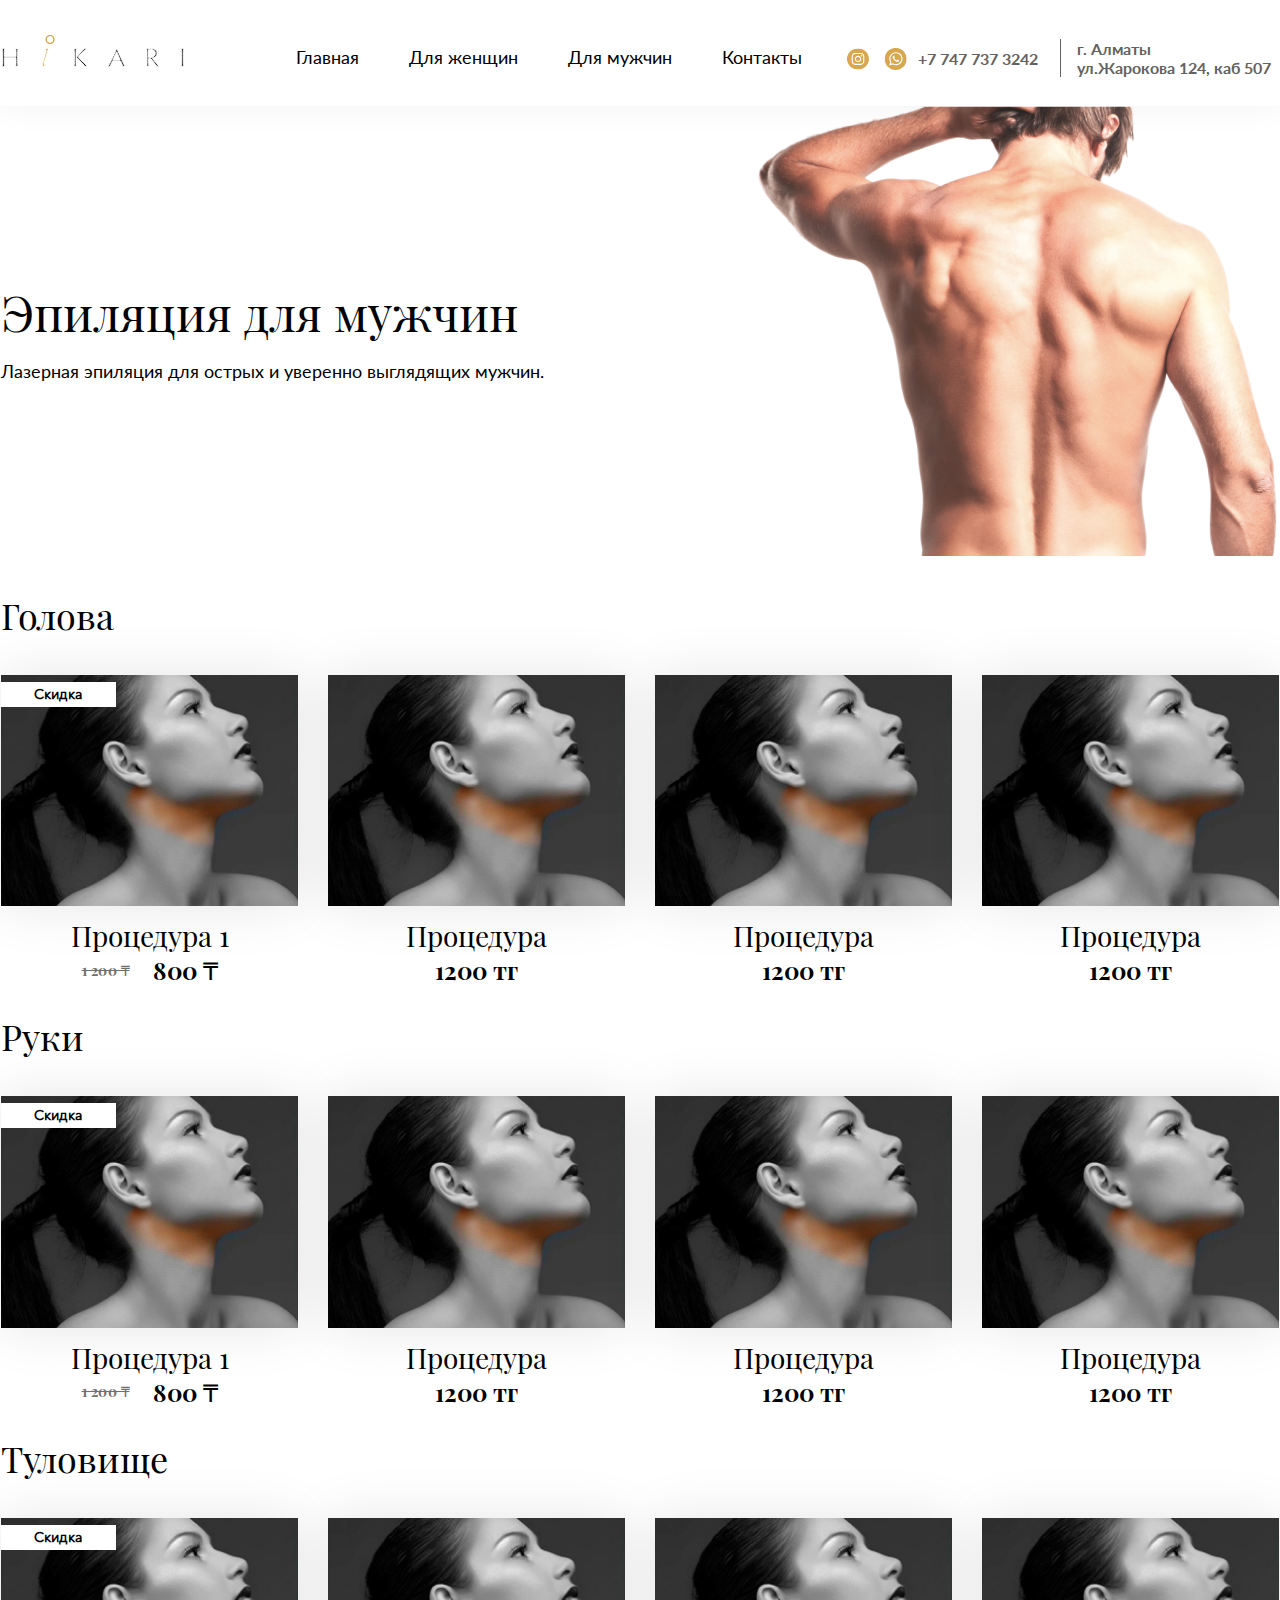
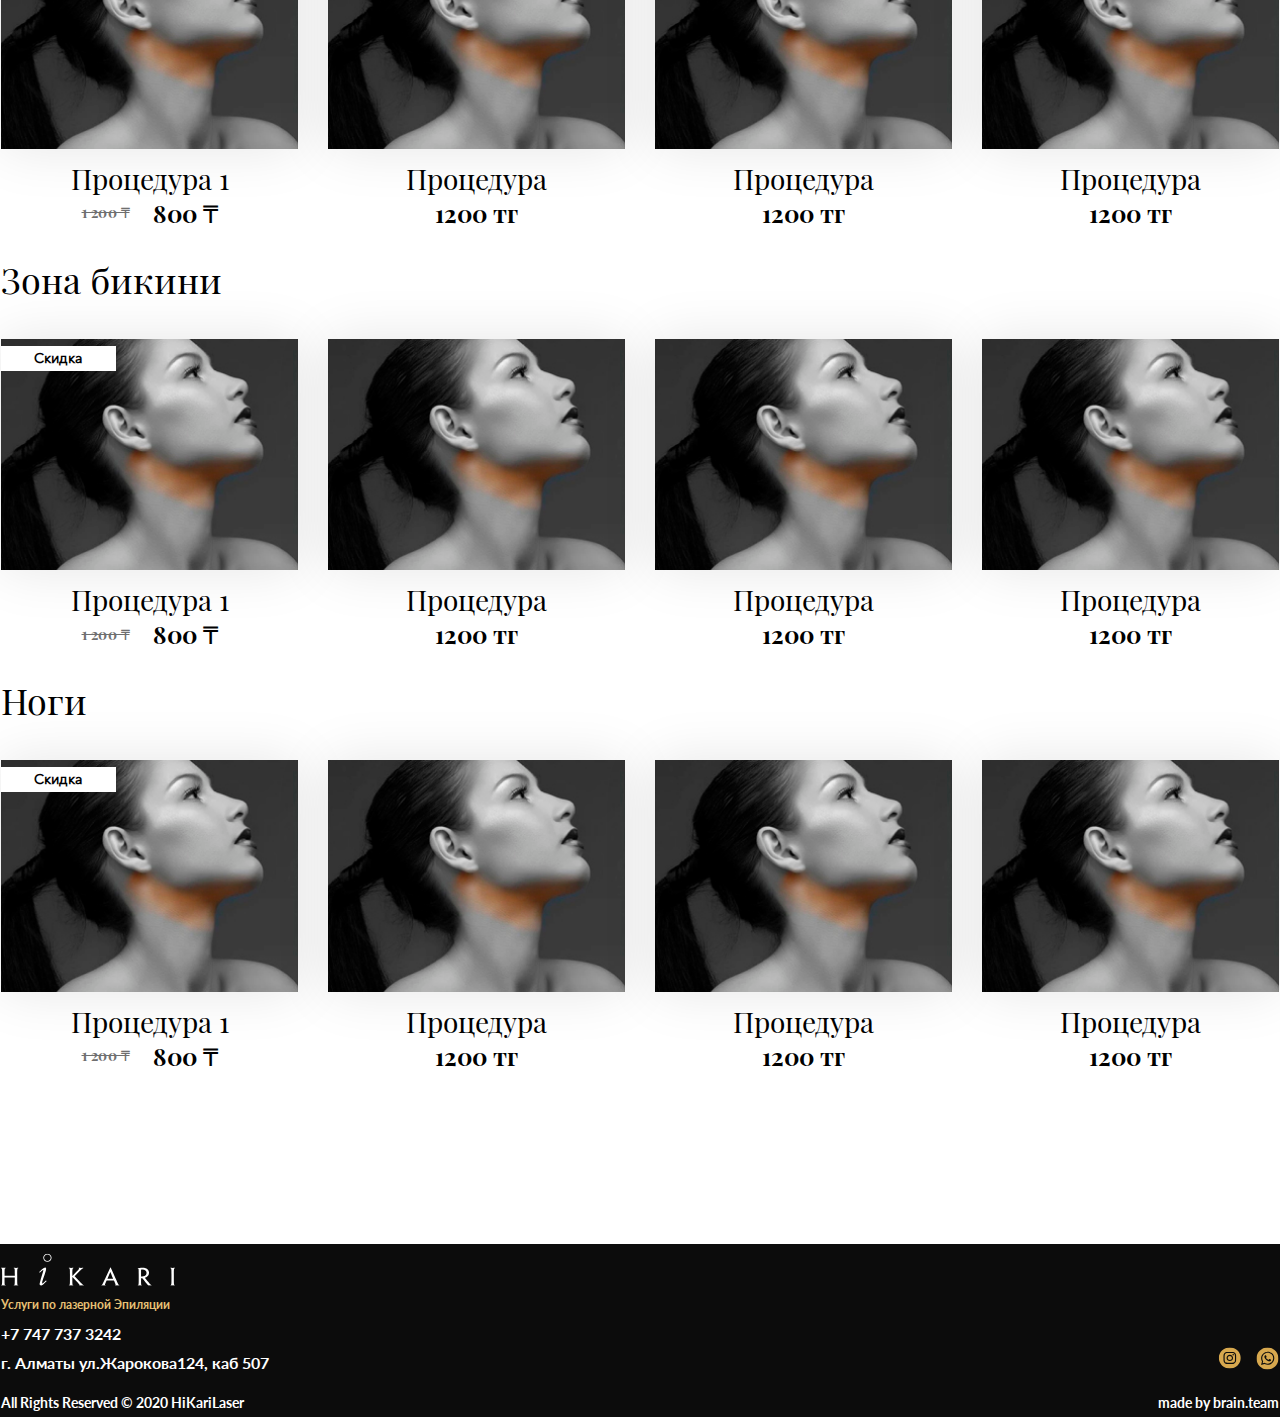
==== men.html @ e979653c "init commit" ====
<!doctype html>
<html lang="ru">
<head>
    <meta charset="UTF-8">
    <meta name="viewport"
          content="width=device-width, user-scalable=no, initial-scale=1.0, maximum-scale=1.0, minimum-scale=1.0">
    <meta http-equiv="X-UA-Compatible" content="ie=edge">
    <link rel="stylesheet" href="css/bootstrap.min.css">
    <link rel="stylesheet" href="css/owl.carousel.min.css">
    <link rel="stylesheet" href="css/style.css">
    <title>Hikari</title>
</head>
<body>
<header>
    <div class="container">
        <div class="row row-header">
            <a class="hikari-logo" href="#"><img src="images/logo-hikari.svg" alt=""></a>
            <a class="hikari-mobile-logo" href="#"><img src="images/hikari-mobile-logo.svg" alt=""></a>
            <div class="burger-menu">
                <span class="burger-span-1"></span>
                <span class="burger-span-2"></span>
                <span class="burger-span-3"></span>
            </div>
            <nav class="nav-header">
                <ul class="ul-header">
                    <li><a href="index.html">Главная</a></li>
                    <li><a href="women.html">Для женщин</a></li>
                    <li><a href="men.html">Для мужчин</a></li>
                    <li><a href="#">Контакты</a></li>
                </ul>
            </nav>
            <div class="social-header">
                <a href="#"><img src="images/instagram-header.svg" alt=""></a>
                <a href="#"><img src="images/whatsapp-header.svg" alt=""></a>
            </div>
            <div class="location-header">
                <a class="number-phone"  href="tel:+7 747 737 3242">+7 747 737 3242</a>
                <div class="address">
                    <span>г. Алматы</span>
                    <span>ул.Жарокова 124, каб 507</span>
                </div>
            </div>
        </div>
    </div>
</header>
<section class="description-category-sex">
    <div class="container">
        <div class="row row-sex-info">
            <div class="sex-info">
                <span class="sex-title">Эпиляция для мужчин</span>
                <p class="sex-text">Лазерная эпиляция для острых и уверенно выглядящих мужчин.</p>
            </div>
            <img class="sex-img" src="images/category-sex-men.png" alt="">
        </div>
    </div>
</section>
<section class="sex-sub-categories">
    <div class="container container-sub-categories">
        <div class="row row-sub-category">
            <div class="title-sub-category">
                Голова
            </div>

            <div class="col-md-3 col-6 col-procedure">
                <div class="sub-card-procedure">
                    <div class="sale-plaque">
                        Скидка
                    </div>
                    <img class="procedures-img" src="images/procedures-img/procedure-img.jpg" alt="">
                    <div class="card-overlay">
                        <div class="card-sign-up">
                            Записаться
                        </div>
                    </div>
                </div>
                <span class="name-procedure">
                        Процедура 1
                    </span>
                <div class="sale-cost-div">
                        <span class="old-cost">
                            1 200 ₸
                        </span>
                    <span class="new-cost">
                            800 ₸
                        </span>
                </div>
                <div class="mobile-card-sign-up">
                    Записаться
                </div>
            </div>

            <div class="col-md-3 col-6 col-procedure">
                <div class="sub-card-procedure">
                    <img class="procedures-img" src="images/procedures-img/procedure-img.jpg" alt="">
                    <div class="card-overlay">
                        <div class="card-sign-up">
                            Записаться
                        </div>
                    </div>
                </div>
                <span class="name-procedure">
                        Процедура
                    </span>
                <span class="cost-procedure">
                        1200 тг
                    </span>
                <div class="mobile-card-sign-up">
                    Записаться
                </div>
            </div>

            <div class="col-md-3 col-6 col-procedure">
                <div class="sub-card-procedure">
                    <img class="procedures-img" src="images/procedures-img/procedure-img.jpg" alt="">
                    <div class="card-overlay">
                        <div class="card-sign-up">
                            Записаться
                        </div>
                    </div>
                </div>
                <span class="name-procedure">
                        Процедура
                    </span>
                <span class="cost-procedure">
                        1200 тг
                    </span>
                <div class="mobile-card-sign-up">
                    Записаться
                </div>
            </div>

            <div class="col-md-3 col-6 col-procedure">
                <div class="sub-card-procedure">
                    <img class="procedures-img" src="images/procedures-img/procedure-img.jpg" alt="">
                    <div class="card-overlay">
                        <div class="card-sign-up">
                            Записаться
                        </div>
                    </div>
                </div>
                <span class="name-procedure">
                        Процедура
                    </span>
                <span class="cost-procedure">
                        1200 тг
                    </span>
                <div class="mobile-card-sign-up">
                    Записаться
                </div>
            </div>

        </div>
        <div class="row row-sub-category">
            <div class="title-sub-category">
                Руки
            </div>

            <div class="col-md-3 col-6 col-procedure">
                <div class="sub-card-procedure">
                    <div class="sale-plaque">
                        Скидка
                    </div>
                    <img class="procedures-img" src="images/procedures-img/procedure-img.jpg" alt="">
                    <div class="card-overlay">
                        <div class="card-sign-up">
                            Записаться
                        </div>
                    </div>
                </div>
                <span class="name-procedure">
                        Процедура 1
                    </span>
                <div class="sale-cost-div">
                        <span class="old-cost">
                            1 200 ₸
                        </span>
                    <span class="new-cost">
                            800 ₸
                        </span>
                </div>
                <div class="mobile-card-sign-up">
                    Записаться
                </div>
            </div>

            <div class="col-md-3 col-6 col-procedure">
                <div class="sub-card-procedure">
                    <img class="procedures-img" src="images/procedures-img/procedure-img.jpg" alt="">
                    <div class="card-overlay">
                        <div class="card-sign-up">
                            Записаться
                        </div>
                    </div>
                </div>
                <span class="name-procedure">
                        Процедура
                    </span>
                <span class="cost-procedure">
                        1200 тг
                    </span>
                <div class="mobile-card-sign-up">
                    Записаться
                </div>
            </div>

            <div class="col-md-3 col-6 col-procedure">
                <div class="sub-card-procedure">
                    <img class="procedures-img" src="images/procedures-img/procedure-img.jpg" alt="">
                    <div class="card-overlay">
                        <div class="card-sign-up">
                            Записаться
                        </div>
                    </div>
                </div>
                <span class="name-procedure">
                        Процедура
                    </span>
                <span class="cost-procedure">
                        1200 тг
                    </span>
                <div class="mobile-card-sign-up">
                    Записаться
                </div>
            </div>

            <div class="col-md-3 col-6 col-procedure">
                <div class="sub-card-procedure">
                    <img class="procedures-img" src="images/procedures-img/procedure-img.jpg" alt="">
                    <div class="card-overlay">
                        <div class="card-sign-up">
                            Записаться
                        </div>
                    </div>
                </div>
                <span class="name-procedure">
                        Процедура
                    </span>
                <span class="cost-procedure">
                        1200 тг
                    </span>
                <div class="mobile-card-sign-up">
                    Записаться
                </div>
            </div>

        </div>
        <div class="row row-sub-category">
            <div class="title-sub-category">
                Туловище
            </div>

            <div class="col-md-3 col-6 col-procedure">
                <div class="sub-card-procedure">
                    <div class="sale-plaque">
                        Скидка
                    </div>
                    <img class="procedures-img" src="images/procedures-img/procedure-img.jpg" alt="">
                    <div class="card-overlay">
                        <div class="card-sign-up">
                            Записаться
                        </div>
                    </div>
                </div>
                <span class="name-procedure">
                        Процедура 1
                    </span>
                <div class="sale-cost-div">
                        <span class="old-cost">
                            1 200 ₸
                        </span>
                    <span class="new-cost">
                            800 ₸
                        </span>
                </div>
                <div class="mobile-card-sign-up">
                    Записаться
                </div>
            </div>

            <div class="col-md-3 col-6 col-procedure">
                <div class="sub-card-procedure">
                    <img class="procedures-img" src="images/procedures-img/procedure-img.jpg" alt="">
                    <div class="card-overlay">
                        <div class="card-sign-up">
                            Записаться
                        </div>
                    </div>
                </div>
                <span class="name-procedure">
                        Процедура
                    </span>
                <span class="cost-procedure">
                        1200 тг
                    </span>
                <div class="mobile-card-sign-up">
                    Записаться
                </div>
            </div>

            <div class="col-md-3 col-6 col-procedure">
                <div class="sub-card-procedure">
                    <img class="procedures-img" src="images/procedures-img/procedure-img.jpg" alt="">
                    <div class="card-overlay">
                        <div class="card-sign-up">
                            Записаться
                        </div>
                    </div>
                </div>
                <span class="name-procedure">
                        Процедура
                    </span>
                <span class="cost-procedure">
                        1200 тг
                    </span>
                <div class="mobile-card-sign-up">
                    Записаться
                </div>
            </div>

            <div class="col-md-3 col-6 col-procedure">
                <div class="sub-card-procedure">
                    <img class="procedures-img" src="images/procedures-img/procedure-img.jpg" alt="">
                    <div class="card-overlay">
                        <div class="card-sign-up">
                            Записаться
                        </div>
                    </div>
                </div>
                <span class="name-procedure">
                        Процедура
                    </span>
                <span class="cost-procedure">
                        1200 тг
                    </span>
                <div class="mobile-card-sign-up">
                    Записаться
                </div>
            </div>

        </div>
        <div class="row row-sub-category">
            <div class="title-sub-category">
                Зона бикини
            </div>

            <div class="col-md-3 col-6 col-procedure">
                <div class="sub-card-procedure">
                    <div class="sale-plaque">
                        Скидка
                    </div>
                    <img class="procedures-img" src="images/procedures-img/procedure-img.jpg" alt="">
                    <div class="card-overlay">
                        <div class="card-sign-up">
                            Записаться
                        </div>
                    </div>
                </div>
                <span class="name-procedure">
                        Процедура 1
                    </span>
                <div class="sale-cost-div">
                        <span class="old-cost">
                            1 200 ₸
                        </span>
                    <span class="new-cost">
                            800 ₸
                        </span>
                </div>
                <div class="mobile-card-sign-up">
                    Записаться
                </div>
            </div>

            <div class="col-md-3 col-6 col-procedure">
                <div class="sub-card-procedure">
                    <img class="procedures-img" src="images/procedures-img/procedure-img.jpg" alt="">
                    <div class="card-overlay">
                        <div class="card-sign-up">
                            Записаться
                        </div>
                    </div>
                </div>
                <span class="name-procedure">
                        Процедура
                    </span>
                <span class="cost-procedure">
                        1200 тг
                    </span>
                <div class="mobile-card-sign-up">
                    Записаться
                </div>
            </div>

            <div class="col-md-3 col-6 col-procedure">
                <div class="sub-card-procedure">
                    <img class="procedures-img" src="images/procedures-img/procedure-img.jpg" alt="">
                    <div class="card-overlay">
                        <div class="card-sign-up">
                            Записаться
                        </div>
                    </div>
                </div>
                <span class="name-procedure">
                        Процедура
                    </span>
                <span class="cost-procedure">
                        1200 тг
                    </span>
                <div class="mobile-card-sign-up">
                    Записаться
                </div>
            </div>

            <div class="col-md-3 col-6 col-procedure">
                <div class="sub-card-procedure">
                    <img class="procedures-img" src="images/procedures-img/procedure-img.jpg" alt="">
                    <div class="card-overlay">
                        <div class="card-sign-up">
                            Записаться
                        </div>
                    </div>
                </div>
                <span class="name-procedure">
                        Процедура
                    </span>
                <span class="cost-procedure">
                        1200 тг
                    </span>
                <div class="mobile-card-sign-up">
                    Записаться
                </div>
            </div>

        </div>
        <div class="row row-sub-category">
            <div class="title-sub-category">
                Ноги
            </div>

            <div class="col-md-3 col-6 col-procedure">
                <div class="sub-card-procedure">
                    <div class="sale-plaque">
                        Скидка
                    </div>
                    <img class="procedures-img" src="images/procedures-img/procedure-img.jpg" alt="">
                    <div class="card-overlay">
                        <div class="card-sign-up">
                            Записаться
                        </div>
                    </div>
                </div>
                <span class="name-procedure">
                        Процедура 1
                    </span>
                <div class="sale-cost-div">
                        <span class="old-cost">
                            1 200 ₸
                        </span>
                    <span class="new-cost">
                            800 ₸
                        </span>
                </div>
                <div class="mobile-card-sign-up">
                    Записаться
                </div>
            </div>

            <div class="col-md-3 col-6 col-procedure">
                <div class="sub-card-procedure">
                    <img class="procedures-img" src="images/procedures-img/procedure-img.jpg" alt="">
                    <div class="card-overlay">
                        <div class="card-sign-up">
                            Записаться
                        </div>
                    </div>
                </div>
                <span class="name-procedure">
                        Процедура
                    </span>
                <span class="cost-procedure">
                        1200 тг
                    </span>
                <div class="mobile-card-sign-up">
                    Записаться
                </div>
            </div>

            <div class="col-md-3 col-6 col-procedure">
                <div class="sub-card-procedure">
                    <img class="procedures-img" src="images/procedures-img/procedure-img.jpg" alt="">
                    <div class="card-overlay">
                        <div class="card-sign-up">
                            Записаться
                        </div>
                    </div>
                </div>
                <span class="name-procedure">
                        Процедура
                    </span>
                <span class="cost-procedure">
                        1200 тг
                    </span>
                <div class="mobile-card-sign-up">
                    Записаться
                </div>
            </div>

            <div class="col-md-3 col-6 col-procedure">
                <div class="sub-card-procedure">
                    <img class="procedures-img" src="images/procedures-img/procedure-img.jpg" alt="">
                    <div class="card-overlay">
                        <div class="card-sign-up">
                            Записаться
                        </div>
                    </div>
                </div>
                <span class="name-procedure">
                        Процедура
                    </span>
                <span class="cost-procedure">
                        1200 тг
                    </span>
                <div class="mobile-card-sign-up">
                    Записаться
                </div>
            </div>

        </div>
    </div>

</section>

<footer class="footer">
    <div class="container">
        <div class="row row-footer">
            <div class="col-md-6 left-footer-info">
                <img class="logo-footer" src="images/logo-footer.svg" alt="">
                <span class="laser-service">Услуги по лазерной Эпиляции</span>
                <a href="tel:+7 747 737 3242" class="footer-phone">
                    +7 747 737 3242
                </a>
                <span class="footer-address">
                         г. Алматы ул.Жарокова<br class="br-footer-address">124, каб 507
                    </span>
                <span class="footer-copyright">
                        All Rights Reserved © 2020 HiKariLaser
                    </span>
            </div>
            <div class="col-md-6 right-footer-info">
                <div class="socials-footer">
                    <a href="#"><img src="images/instagram-footer.svg" alt=""></a>
                    <a href="#"><img src="images/whatsapp-footer.svg" alt=""></a>
                </div>
                <span class="designer-link">
                        made by brain.team
                    </span>
            </div>
        </div>
    </div>
</footer>
<div class="overflow-request">
    <form class="record-request" action="" id="ajax_form">
        <img src="images/cross-procedure.svg" class="cross-procedure" alt="">
        <span class="sign-procedure-title">Записаться на процедуру</span>
        <input class="input-field input-field-1" type="text" name="name" placeholder = "Ваше имя*" required >
        <input class="input-field input-field-2" type="tel" name="phone" placeholder = "Телефон*" required >

        <div class="new-select-style">
            <select onfocus="this.size=4;"  onblur="this.size=1"  name="procedure" required class="select-procedure">
                <option value disabled selected hidden>Выбрать процедуру</option>
                <option>Процедура</option>
                <option>Процедура 1</option>
                <option>Процедура 2</option>
                <option>Процедура3</option>
                <option>Процедура 4</option>
                <option>Процедура 5</option>
                <option>Процедура 6</option>
                <option>Процедура 7</option>
            </select>
            <div class="new-arrow-zone">
                <img class="delete-procedure" src="images/cross-procedure.svg" alt="">
                <img class="change-procedure" src="images/arrow-select-procedure.svg" alt="">
            </div>

            <div class="default-text-procedure">
                Выбрать процедуру
            </div>
        </div>
        <input class="submit-procedure-info" type="submit" value="Отправить">
        <span class="close-procedure-mobile">Закрыть</span>
    </form>
    <div class="notification-success">
        <img src="images/cross-procedure.svg" class="cross-procedure" alt="">
        <span class="sign-procedure-title">Ваше заявка отправлена!</span>
        <p class="wee-call-back">
            Мы вам перезвоним в течении 15 минут<br>
            чтобы подтвердить вашу запись
        </p>
        <p class="if-all-good">*если заявка оставлена в рабочее время</p>
        <div class="close-success-div">Закрыть</div>
    </div>
</div>
<div class="overlay-mobile-menu">
    <nav class="mobile-nav">
        <ul>
            <li><a href="#">Главная</a></li>
            <li><a href="#">Для мужчин</a></li>
            <li><a href="#">Для женщин</a></li>
            <li><a href=#>Контакты</a></li>
        </ul>
    </nav>
    <div class="social-mobile">
        <a href="https://www.instagram.com/zzodzi/"><img src="images/instagram-header.svg" alt=""></a>
        <a href="#"><img src="images/whatsapp-header.svg" alt=""></a>
    </div>
    <div class="location-mobile">
        <a class="number-phone-mobile" href="tel:+7 747 737 3242">+7 747 737 3242</a>
        <div class="address-phone-mobile">
            г. Алматы <br>
            ул.Жарокова 124, каб 507
        </div>
    </div>
</div>
<script src="js/jquery-3.4.1.min.js"></script>
<script src="js/owl.carousel.min.js"></script>
<script src="js/bootstrap.min.js"></script>
<script src="js/script.js"></script>
</body>
</html>
---- css/style.css ----
@font-face {
    font-family: Lato; /* Имя шрифта */
    src: url(../fonts/lato-regular.ttf); /* Путь к файлу со шрифтом */
}

@font-face {
    font-family: Lato-bold; /* Имя шрифта */
    src: url(../fonts/lato-bold.ttf); /* Путь к файлу со шрифтом */
}


@font-face {
    font-family: Playfair Display; /* Имя шрифта */
    src: url(../fonts/PlayfairDisplay-VariableFont_wght.ttf); /* Путь к файлу со шрифтом */
}

@font-face {
    font-family: Playfair Display-bold; /* Имя шрифта */
    src: url(../fonts/playfair-display-bold.ttf); /* Путь к файлу со шрифтом */
}

@font-face {
    font-family: Avenir Next Cyr; /* Имя шрифта */
    src: url(../fonts/AvenirNextCyr-Regular.ttf); /* Путь к файлу со шрифтом */
}

.default-text-procedure{
    font-family: Lato, serif;
    font-style: normal;
    font-weight: normal;
    font-size: 24px;
    line-height: 150%;
    /* identical to box height, or 36px */
    color: #292929;
    padding-left: 35px;
    position: absolute;
    top: 0;
    bottom: 0;
    display: none;
    align-items: center;
    pointer-events: none;
}

.close-procedure-mobile{
    display: none;
    font-family: Lato, serif;
    margin-top: 36px;
    font-style: normal;
    font-weight: normal;
    font-size: 14px;
    line-height: 17px;
    /* identical to box height */
    text-decoration-line: underline;
    color: #000000;
    text-align: center;
}

.mobile-card-sign-up{
    display: none;
    width: 106px;
    height: 23px;
    background: #000000;
    align-items: center;
    justify-content: center;

    font-family: Lato, serif;
    font-style: normal;
    font-weight: normal;
    font-size: 10px;
    line-height: 12px;
    color: #FFFFFF;
    margin-left: auto;
    margin-right: auto;
    margin-top: 9px;
}

.overlay-mobile-menu{
    position: fixed;
    width: 100%;
    height: 100%;
    left: 0;
    top: 0;
    background: #FFFFFF;
    display: none;
    flex-direction: column;
    align-items: center;
    z-index: 1;
}

.burger-span-1{
    position: relative;
}

.burger-span-1, .burger-span-2 , .burger-span-3{
    transition: 0.3s;
}

.burger-span-1, .burger-span-3{
    transform-origin: 5%;
}

.span-move-1{
    transform: rotate(45deg);
    left: 0px;
    top: -2px;
}

.span-move-3{
    transform: rotate(-45deg);
}


.span-move-2{
    opacity: 0;
}

.mobile-nav{
    margin-top: 187px;
}

.mobile-nav ul li a{
    font-family: Lato, serif;
    font-style: normal;
    font-weight: normal;
    font-size: 18px;
    line-height: 22px;
    color: #000000;
}

.social-mobile{
    margin-top: auto;
}

.location-mobile{
    text-align: center;
    padding-bottom: 15px;
}

.location-mobile, .address-phone-mobile{
    margin-top: 14px;
}

.number-phone-mobile, .address-phone-mobile{
    font-family: Lato-bold, serif;
    font-style: normal;
    font-size: 16px;
    line-height: 19px;
    color: #000000;
}

.social-mobile img{
    width: 39px;
}

.social-mobile a:nth-child(2) img{
    margin-left: 21px;
}

.mobile-nav ul li{
    text-align: center;
}

.mobile-nav ul li:not(:first-child){
    margin-top: 32px;
}

ul{
    padding:0;
    margin: 0;
}

p{
    margin-bottom: 0px;
}

ul li{
    list-style-type: none;
}

header{
    background: #FFFFFF;
    box-shadow: 0 0 31px rgba(0, 0, 0, 0.06);
    transition: 0.3s;
}

.nav-header, .social-header, .location-header{
    position: relative;
    top: 10px;
}

.ul-header, .location-header, .location-header .address{
    display: -webkit-flex;
    display: -moz-flex;
    display: -ms-flex;
    display: -o-flex;
    display: flex;
}

.row-header, .location-header{
    align-items: center;
}

.row-header{
    padding-top: 29px;
    padding-bottom: 39px;
}

.location-header{
    margin-left: 11px;
}


.location-header .address{
    flex-direction: column;
}

.ul-header{
    margin-bottom: 0;
    margin-left: 111px;
}

.ul-header li:not(:first-child){
    margin-left: 50px;
}

.ul-header li a{
    font-family: Lato, serif;
    font-style: normal;
    font-weight: normal;
    font-size: 18px;
    line-height: 22px;
    color: #000000;
}

.br-footer-address{
    display: none;
}

.number-phone, .address span{
    font-family: Lato-bold, serif;
    font-style: normal;
    font-size: 16px;
    line-height: 19px;
    color: #626262;
}

.address{
    margin-left: 22px;
    padding-left: 16px;
    border-left: 1px solid #626262;
}

.social-header{
    margin-left: 45px;
}

.social-header a:not(:first-child){
    margin-left: 11px;
}



section.owl-main-section{
    margin-top: 81px;
}

.button-sign-up{
    width: 203px;
    height: 45px;
    margin-top: 67px;
    cursor: pointer;
    display: flex;
    justify-content: center;
    align-items: center;
    background: #000000;

    font-family: Lato, serif;
    font-style: normal;
    font-weight: normal;
    font-size: 18px;
    line-height: 22px;
    color: #FFFFFF;

}

.owl-carousel-main.owl-loaded{
    box-shadow: 0px 0px 52px rgba(0, 0, 0, 0.1);
    display: flex;
    justify-content: center;
}

.slide-owl-main{
    position: relative;
    height: 638px;
    display: flex;
}

.background-slider, .background-slider-mobile{
    position: absolute;
    bottom: 0px;
    right: 0px;
    height: 100%;
    object-fit: cover;
}

.owl-carousel .owl-item img.background-slider-mobile{
    display: none;
}

.text-info-slider{
    position: relative;
    margin-top: 132px;
    margin-left: 58px;
}

.title-slider{
    font-family: Playfair Display, serif;
    font-style: normal;
    font-weight: normal;
    font-size: 48px;
    line-height: 64px;
    color: #000000;
}

.text-slider{
    font-family: Lato, serif;
    font-style: normal;
    font-weight: normal;
    font-size: 18px;
    line-height: 22px;
    /* identical to box height */
    color: #000000;
    margin-top: 10px;

}



.owl-carousel-main .owl-dots{
    position: absolute;
    bottom: 7px;
}

.owl-carousel-main .owl-dots .owl-dot:not(:first-child){
    margin-left: 21px;
}

.owl-carousel-main .owl-dot{
    width: 10px;
    height: 10px;
    border: 1px solid #000000 !important;
    border-radius: 100%;
    box-sizing: border-box;
    transition: 0.3s;
}

.owl-carousel-main .owl-dot.active{
    background: #000000;
}

.owl-carousel-main .owl-dot:hover{
    background: #000000;
}



section.about-us, section.why-we{
    position: relative;
}

.about-us-photo{
    position: absolute;
    bottom: -20px;
    right: 0;
}

.container-about-us, .container-why-we{
    position: relative;
}

.why-we{
    min-height: 940px;
}

.title-section{
    display: flex;
    flex-direction: column;
    justify-content: center;
    align-items: center;
    width: 100%;
    margin-top: 150px;
}

.title-section span{
    align-self: center;
    font-family: Playfair Display, serif;
    font-style: normal;
    font-weight: normal;
    font-size: 48px;
    line-height: 64px;
    /* identical to box height */
    color: #000000;
}

.col-info-left{
    margin-top: 38px;
    padding: 0px 15px 0px 0px;
}

.col-info-right{
    margin-top: 38px;
    padding: 0px 0px 0px 15px;
}

.title-info-content{
    font-family: Playfair Display, serif;
    font-style: normal;
    font-weight: normal;
    font-size: 36px;
    line-height: 48px;
    color: #000000;
}

.text-info-content{
    margin-top: 40px;
    font-family: Lato, serif;
    font-style: normal;
    font-weight: normal;
    font-size: 18px;
    line-height: 150%;
    /* or 27px */
    color: #000000;
}

.coupon{
    width: 733px;
    height: 260px;
    background: linear-gradient(250.47deg, #D7A84E 0%, #EEC982 100%);
    box-shadow: 0px 0px 52px rgba(0, 0, 0, 0.1);
    margin-top: 36px;
    display: flex;
    justify-content: center;
    align-items: center;
    position: relative;
}

.inner-coupon{
    width: 700px;
    height: 237px;
    display: flex;

    align-items: center;
    border: 2px solid #FFFFFF;
    box-shadow: 0px 0px 52px rgba(0, 0, 0, 0.1);
}

.text-coupon{
    font-family: Playfair Display, serif;
    font-style: normal;
    font-size: 49px;
    line-height: 65px;
    color: #FFFFFF;
    margin-left: 61px;
}

.percent-of-coupon{
    font-family: Playfair Display-bold, serif;
    font-size: 64px;
    line-height: 85px;
}

.right-coupon-info{
    position: absolute;
    right: 0;
    height: 100%;
    border-left: 1px dashed #FFFFFF;
    width: 161px;
    justify-content: center;
    align-items: center;
    display: flex;
}

.right-coupon-info span{
    font-family: Lato, serif;
    font-style: normal;
    font-weight: normal;
    font-size: 24px;
    line-height: 29px;
    color: #FFFFFF;
    display: block;
    transform: rotate(-90deg);
    width: 192px;
    position: absolute;
}

.services-category img{
    width: 100%;
}

.services-category{
    margin-top: 50px;
    padding: 0;
}

.container-service{
    position: relative;
}


.services-category-1{
    padding-right: 10px;
}

.services-category-2{
    padding-left: 10px;
}

.services-category:hover .overflow-services {
    opacity: 1;
}

.overflow-services{
    position: absolute;
    width: 100%;
    height: 100%;
    display: flex;
    justify-content: center;
    align-items: center;
    background: rgba(0, 0, 0, 0.8);
    opacity: 0;
    transition: 0.5s;
    left: 0px;
    top: 0px;
    cursor: pointer;
}

.overflow-services span{
    font-family: Playfair Display, serif;
    font-style: normal;
    font-weight: normal;
    font-size: 36px;
    line-height: 150%;
    /* identical to box height, or 54px */
    cursor: pointer;
    color: #FFFFFF;
    border-bottom: 1px solid #FFFFFF;
}

.col-why-we{
    display: flex;
    flex-wrap: wrap;
    padding: 0px;
    margin-top: 74px;
}

.col-why-we-right{
    padding-left: 88px;
}

.col-why-we .why-we-paragraph:nth-child(odd){
    width: 40%;
}

.col-why-we .why-we-paragraph:nth-child(even){
    padding-left: 72px;
    width: 60%;
}

.col-why-we .why-we-paragraph:nth-child(3), .col-why-we .why-we-paragraph:nth-child(4){
   margin-top: 108px;
}

.why-we-paragraph{
    display: flex;
}

.paragraph-number{
    font-family: Playfair Display, serif;
    font-style: normal;
    font-weight: normal;
    font-size: 72px;
    line-height: 96px;
    color: #D7A84E;
    margin-top: -34px;
}

.paragraph-info{
    margin-left: 15px;
    font-family: Lato, serif;
    font-style: normal;
    font-weight: normal;
    font-size: 18px;
    line-height: 150%;
    /* or 27px */
    color: #000000;
}

.why-photo{
    position: absolute;
    left: 0px;
    top: 325px;
}

.why-we-bottom{
    width: 65%;
    height: 245px;
    position: absolute;
    background: #323232;
    display: flex;
    right: 0;
    bottom: 0px;
}

.why-we-bottom .bottom-symbol{
    font-family: Playfair Display, serif;
    font-style: normal;
    font-weight: normal;
    font-size: 144px;
    line-height: 150%;
    /* identical to box height, or 216px */
    color: #E7C074;
    margin-top: -20px;
    margin-left: 43px;
}

.why-we-bottom .bottom-text{
    font-family: Playfair Display, serif;
    font-style: normal;
    font-weight: normal;
    font-size: 48px;
    line-height: 150%;
    /* or 72px */
    color: #FFFFFF;
    margin-top: 65px;
    margin-left: 10px;
}

.container-video{
    background: #FFFFFF;
    box-shadow: 0px 0px 52px rgba(0, 0, 0, 0.1);
    padding:46px 76px;
    width: 100%;
    margin-top: 40px;
}

.overlay-video{
    position: relative;
}

.overlay-video::before {
    content: "";
    display: block;
    height: 100%;
    position: absolute;
    top: 0;
    left: 0;
    width: 100%;
    background-color: rgba(255, 255, 255, .1);
}

.owl-carousel-reviews{
    position: relative;
}

.owl-carousel-reviews .owl-nav{
    position: absolute;
    bottom: -120px;
    width: 100%;
    text-align: center;
}

.owl-carousel-reviews .owl-nav button.owl-prev,
.owl-carousel-reviews .owl-nav button.owl-next{
    font-family: Lato, serif;
    font-style: normal;
    font-weight: normal;
    font-size: 18px;
    line-height: 150%;
    /* identical to box height, or 27px */
    color: #000000;
}

.owl-carousel-reviews .owl-nav button.owl-next{
    margin-left: 60px; ;
}

section.instagram{
    display: flex;
    flex-direction: column;
    align-items: center;
}

.owl-instagram{
    margin-top: 46px;
}

.subscribe-instagram{
    margin-top: 54px;
    width: 203px;
    height: 45px;
    border: #000000 1px solid;
    display: flex;
    justify-content: center;
    align-items: center;
    cursor: pointer;
    font-family: Lato, serif;
    font-style: normal;
    font-weight: normal;
    font-size: 18px;
    line-height: 22px;
    /* identical to box height */
    color: #000000;
}



section.contacts{
    padding-bottom: 104px;
}

.title-section-contacts{
    margin-top: 116px;
}

.col-contacts-left{
    display: flex;
    flex-direction: column;
    padding-left: 62px;
}

.contacts-location{
    display: flex;
    align-items: flex-start;
}

.contacts-location img{
    margin-top: 21px;
}

.contacts-mail img{
    margin-top: -7px;
}

.contacts .location-text{
    font-family: Playfair Display, serif;
    font-style: normal;
    font-weight: normal;
    font-size: 36px;
    line-height: 150%;
    /* or 54px */
    color: #000000;
    margin-left: 29px;
}

.contacts .contacts-text{
    font-family: Playfair Display, serif;
    font-style: normal;
    font-weight: normal;
    font-size: 24px;
    line-height: 150%;
    /* identical to box height, or 36px */
    color: #000000;
    margin-left: 29px;
}

.contacts-phone, .contacts-mail{
    margin-top: 64px;
}

.contacts-phone{
    display: flex;
}

.container-map{
    box-shadow: inset 0px 0px 26px rgba(0, 0, 0, 0.25);
}

.container-map iframe{
    width: 100%;
}

.col-contacts-left{
    margin-top: 150px;
}

.col-contacts-right{
    margin-top: 32px;
}

footer.footer{
    padding-top: 9px;
    padding-bottom: 4px;
    background: #0C0C0C;
}

.left-footer-info{
    display: flex;
    flex-direction: column;
    align-items: flex-start;
}

.laser-service{
    font-family: Lato-bold, serif;
    font-style: normal;
    font-size: 12px;
    line-height: 150%;
    /* or 18px */
    color: #E7C074;
    margin-top: 10px;
}

.footer-phone, .footer-address{
    font-family: Lato-bold, serif;
    font-style: normal;

    font-size: 16px;
    line-height: 19px;

    color: #FFFFFF;
}

.footer-phone{
    margin-top: 10px;
}

.footer-address{
    margin-top: 10px;
}

.footer-copyright{
    font-family: Lato-bold, serif;
    font-style: normal;
    font-size: 14px;
    line-height: 150%;
    /* identical to box height, or 21px */
    color: #FFFFFF;
    margin-top: 20px;

}

.right-footer-info{
    display: flex;
    flex-direction: column;
    align-items: flex-end;
    justify-content: flex-end;
}
.socials-footer a:not(:first-child){
    margin-left: 11px;
}


.designer-link{
    margin-top: 22px;
    font-family: Lato-bold, serif;
    font-style: normal;
    font-size: 14px;
    line-height: 150%;
    /* identical to box height, or 21px */
    color: #FFFFFF;
}

.left-footer-info{
    padding-left: 0;
}

.col-contacts-left{
    padding-left: 62px;
}

.right-footer-info, .col-contacts-right{
    padding-right: 0;
}

.row-sex-info{
    min-height: 449px;
    display: flex;
    align-items: center;
    justify-content: space-between;
    position: relative;
}

.sex-img{
    right: 0;
    position: absolute;
}

.sex-title{
    font-family: Playfair Display, serif;
    font-style: normal;
    font-weight: normal;
    font-size: 48px;
    line-height: 64px;
    /* identical to box height */
    color: #000000;
}

.sex-text{
    font-family: Lato, serif;
    font-style: normal;
    font-weight: normal;
    font-size: 18px;
    line-height: 22px;
    /* identical to box height */
    color: #000000;
    margin-top: 16px;
}


section.sex-sub-categories{
    margin-top: 36px;
    margin-bottom: 172px;
}

.title-sub-category{
    margin-bottom: 36px;
    font-family: Playfair Display, serif;
    font-style: normal;
    font-weight: normal;
    font-size: 36px;
    line-height: 48px;
    /* identical to box height */
    width: 100%;
    color: #000000;
    padding-left: 15px;

}

.sub-card-procedure{
    position: relative;
    box-shadow: 0px 0px 52px rgba(0, 0, 0, 0.1);
}

.sale-plaque{
    position: absolute;
    top: 7px;
    left: 0px;
    display: flex;
    background: #FFFFFF;
    width: 115px;
    height: 25px;
    justify-content: center;
    align-items: center;
    font-family: Avenir Next Cyr, serif;
    font-style: normal;
    font-weight: 600;
    font-size: 14px;
    line-height: 17px;

    color: #000000;
}

.sub-card-procedure:hover .card-overlay{
    opacity: 1;
}

.card-overlay{
    position: absolute;
    left: 0;
    top: 0;
    width: 100%;
    height: 100%;
    background: #D0D0D0;
    display: flex;
    justify-content: center;
    align-items: center;
    opacity: 0;
    transition: 0.5s;
    cursor: pointer;
}

.card-sign-up{
    width: 168px;
    height: 37px;
    display: flex;
    justify-content: center;
    align-items: center;
    background: #000000;

    font-family: Lato, serif;
    font-style: normal;
    font-weight: normal;
    font-size: 14px;
    line-height: 17px;
    /* identical to box height */
    color: #FFFFFF;
}

.name-procedure{
    font-family: Playfair Display, serif;
    font-style: normal;
    font-weight: normal;
    font-size: 28px;
    line-height: 37px;
    text-align: center;
    display: block;
    color: #000000;
    margin-top: 11px;
}

.cost-procedure{
    font-family:  Playfair Display-bold, serif;
    font-style: normal;
    font-weight: normal;
    font-size: 24px;
    line-height: 32px;
    /* identical to box height */
    text-align: center;
    color: #000000;
    display: block;
}



.row-sub-category{
    margin-left: -30px;
    margin-right: -30px;
}

.procedures-img{
    width: 100%;
}

.container-sub-categories .row-sub-category:not(:first-child) .title-sub-category{
    margin-top: 26px;
}

.sale-cost-div{
    display: flex;
    justify-content: center;
    align-items: center;
}

.old-cost{
    font-family: Playfair Display-bold, serif;
    font-style: normal;
    font-size: 14px;
    line-height: 19px;
    /* identical to box height */
    text-decoration-line: line-through;
    color: #6F6F6F;
}

.new-cost{
    font-family: Playfair Display-bold, serif;
    font-style: normal;
    font-size: 24px;
    line-height: 32px;
    /* identical to box height */
    color: #000000;
    margin-left: 23px;

}


.overflow-request{
    position: fixed;
    width: 100%;
    height: 100%;
    left: 0;
    top: 0;
    display: flex;
    align-items: center;
    justify-content: center;
    background: rgba(0, 0, 0, 0.4);
    display: none;
}

.record-request, .notification-success{
    padding:45px  81px;
    background: #FFFFFF;
    box-shadow: 0 0 52px rgba(0, 0, 0, 0.1);
    display: flex;
    align-items: center;
    flex-direction: column;
    position: absolute;
}

.notification-success{
    display: none;
}

.cross-procedure{
    position: absolute;
    right: 24px;
    top: 24px;
    cursor: pointer;
}

.sign-procedure-title{
    font-family: Playfair Display, serif;
    font-style: normal;
    font-weight: normal;
    font-size: 48px;
    line-height: 64px;
    /* identical to box height */
    color: #000000;
}

.input-field{
    width: 100%;
    border: none;
    border-bottom: 1px solid #AEAEAE;
}

.input-field::-webkit-input-placeholder,
.input-field::-moz-placeholder,
.input-field:-ms-input-placeholder,
.input-field:-moz-placeholder
{ /* Chrome/Opera/Safari */
    font-family: Lato, serif;
    font-style: normal;
    font-weight: normal;
    font-size: 24px;
    line-height: 150%;
    /* identical to box height, or 36px */
    color: #ABABAB;
}

.input-field-1{
    margin-top: 92px;
}

.input-field-2{
    margin-top: 70px;
}

.new-select-style{
    margin-top: 76px;
    width: 100%;
}

.new-select-style  .select-procedure{
    width: 100%;
    min-height: 79px;
    border: 1px solid #000000;
    box-sizing: border-box;
}

.new-select-style .select-procedure {
    font-family: Lato, serif;
    font-style: normal;
    font-weight: normal;
    font-size: 24px;
    line-height: 150%;
    padding-left: 34px;
    /* identical to box height, or 36px */
    color: #292929;
}

.select-procedure option{
    font-size: 20px;
}

.new-select-style{
    position: relative;
}

.new-arrow-zone{
    position: absolute;
    pointer-events: none;
    width: 50px;
    right: 1px;
    top: 1px;
    bottom: 1px;
    display: flex;
    justify-content: center;
    align-items: center;
    background: #ffffff;
    padding-right: 13px;
}

.delete-procedure{
    position: absolute;
    display: none;
    cursor: pointer;
}

.submit-procedure-info, .close-success-div{
    width: 321px;
    height: 70px;
    display: flex;
    justify-content: center;
    align-items: center;
    background: #000000;
    margin-top: 96px;

    font-family: Lato-bold, serif;
    font-style: normal;
    font-size: 24px;
    line-height: 29px;
    color: #FFFFFF;
    cursor: pointer;
}

.close-success-div{
    background: none;
    color: #000000;
    border:  1px solid #000000 ;
    margin-top: 150px;
}

.wee-call-back, .if-all-good{
    text-align: center;
    display: block;
    font-family: Lato, serif;
    font-style: normal;
    font-weight: normal;
    font-size: 24px;
    line-height: 150%;
    /* or 36px */
    color: #292929;
    margin-top: 184px;
}

.if-all-good{
    font-size: 14px;
    margin-top: 40px;
}

.hikari-mobile-logo{
    display: none;
}

.burger-menu{
    display: none;
    flex-direction: column;
    margin-top: 13px;
}

.burger-menu span{
    width: 23px;
    height: 2px;
    display: flex;
    flex-direction: column;
    background: #000000;
    border-radius: 30px;
}

.burger-menu span:not(:first-child){
    margin-top: 4px;
}

.br-text-slider, .sign-up-mobile{
    display: none;
}

.sign-up-mobile{
    width: 157px;
    height: 35px;
    margin-top: 26px;
    justify-content: center;
    align-items: center;
    display: none;
    background: #000000;
    font-family: Lato, serif;
    font-size: 14px;
    line-height: 17px;
    color: #FFFFFF;
    margin-left: auto;
    margin-right: auto;
}



@media (max-width: 1600px) {
    .why-photo{
        width: 38%;
    }

    .about-us-photo{
        width: 50%;
    }
}

@media (min-width: 1200px)
{
    .container {
        max-width: 1278px;
    }
}

@media (max-width: 768px) {
    .nav-header, .social-header, .location-header{
        display: none;
    }
    
    .hikari-mobile-logo{
        display: block;
    }

    .hikari-logo{
        display: none;
    }

    .row-header{
        padding: 14px 29px 21px;
        justify-content: space-between;
        align-items: center;
    }

    .burger-menu{
        display: flex;
    }

    section.owl-main-section{
        margin-top: 87px;
        padding-left: 29px;
        padding-right: 29px;
    }

    .slide-owl-main{
        height: 240px;
    }

    .text-info-slider{
        margin-top: 6px;
        margin-left: 11px;
    }

    .title-slider{
        font-size: 20px;
        line-height: 27px;
    }

    .text-slider{
        font-size: 12px;
        line-height: 14px;
    }

    .br-text-slider{
        display: block;
    }

    .button-sign-up{
        display: none;
    }

    .sign-up-mobile{
        display: flex;
    }

    .owl-carousel-main .owl-dot{
        width: 6px;
        height: 6px;
    }

    .owl-dots .owl-dot:not(:first-child) {
        margin-left: 12px;
    }

    .title-section{
        margin-top: 56px;
    }

    .title-section span{
        font-size: 20px;
        line-height: 27px;
    }

    .title-section img{
        width: 74px;
    }

    .title-info-content{
        font-size: 14px;
        line-height: 19px;
    }

    .desktop-we-br{
        display: none;
    }

    .col-info-left, .services-category-1{
        margin-top: 18px;
    }

    .services-category-1, .services-category-2, .col-info-left, .col-info-right,  .col-why-we-right{
        padding-left: 29px;
        padding-right: 29px;
    }

    .text-info-content{
        font-size: 12px;
        line-height: 150%;
        margin-top: 7px;
    }

    .about-us-photo{
        width: calc(100% - 29px);
        bottom: 66px;
    }

    .text-coupon, .percent-of-coupon{
        font-size: 20px;
        line-height: 27px;
    }

    .text-coupon{
        margin-left: 27px;
    }

    .coupon{
        width: 317px;
        height: 133px;
        margin-top: 261px;
    }

    .inner-coupon{
        width: 303px;
        height: 121px;
    }

    .right-coupon-info{
        width: 81px;
    }

    .right-coupon-info span{
        font-size: 12px;
        line-height: 14px;
        width: 96px;
    }

    .overflow-services{
        background: none;
        opacity: 1;
    }

    .overflow-services span{
        position: absolute;
        bottom: -35px;
        color: #000000;
        font-size: 14px;
        line-height: 150%;
        text-underline-position: under;
        text-decoration-line: underline;
        border-bottom: none;
    }

    .owl-carousel-main .owl-dots{
        bottom: 0px;
    }

    .title-section-myth{
        order: 1;
    }

    .row-myth{
        flex-direction: column-reverse;
    }

    .col-info-right{
        margin-top: 23px;
    }

    .title-section-myth{
        margin-top: 91px;
    }

    .text-info-content{
        margin-top: 14px;
    }

    .paragraph-number{
        font-size: 72px;
        line-height: 96px;
    }

    .paragraph-info{
        font-family: Lato, serif;
        font-style: normal;
        font-weight: normal;
        font-size: 12px;
        line-height: 150%;
        /* or 18px */
        color: #000000;
    }

    .col-why-we{
        margin-top: 0px;
    }

    .col-why-we-right{
        margin-top: 46px;
    }

    .col-why-we .why-we-paragraph:nth-child(odd), .col-why-we .why-we-paragraph:nth-child(even){
        width: 50%;
    }

    .col-why-we .why-we-paragraph:nth-child(even){
        padding-left: 0px;
    }

    .col-why-we .why-we-paragraph:nth-child(3),
    .col-why-we .why-we-paragraph:nth-child(4){
        margin-top: 20px;
    }

    .why-photo{
        width: calc(100% - 29px);
        left: 0;
        top: auto;
        bottom: 20px;
    }

    .why-we-bottom{
        position: relative;
        width: 341px;
        height: 68px;
        align-items: center;
        margin-left: auto;
        margin-top: 220px;
    }

    .why-we-bottom  .bottom-symbol{
        font-size: 72px;
        line-height: 150%;
        margin-left: 5px;
        margin-top: -11px;
    }

    .why-we-bottom .bottom-text{
        font-size: 14px;
        line-height: 150%;
        margin-top: 0;
        margin-left: 2px;
    }

    .why-we{
        min-height: auto;
    }

    section.reviews{
        padding-left: 29px;
        padding-right: 29px;
    }

    .container-video{
        padding:5px 8px;
    }

    .item-video iframe{
        height: 182px;
    }

    .container-video{
        margin-top: 29px;
    }

    .owl-carousel-reviews .owl-nav button.owl-prev, .owl-carousel-reviews .owl-nav button.owl-next{
        font-size: 12px;
        line-height: 150%;
    }

    .owl-carousel-reviews .owl-nav{
        display: flex;
        justify-content: space-between;
        bottom: -50px;
    }

    .instagram .title-section{
        margin-top: 95px;
    }

    .instagram .title-section, .subscribe-instagram,
    .col-contacts-left, .col-contacts-right,
    .left-footer-info, .right-footer-info{
        padding-left: 29px;
        padding-right: 29px;
    }

    .subscribe-instagram{
        width: 157px;
        height: 35px;
        font-size: 14px;
        line-height: 17px;
        margin-top: 0px;
    }

    .contacts .location-text, .contacts .contacts-text{
        font-size: 14px;
        line-height: 150%;
    }

    .contacts .contacts-phone, .contacts .contacts-mail{
        margin-top: 34px;
    }

    .col-contacts-left{
        margin-top: 23px;
    }

    .contacts-location img{
        margin-top: 8px;
    }

    .container-map iframe{
        width: 100%;
        height: 267px;
    }

    .logo-footer{
        width: 128px;
    }

    .laser-service{
        font-size: 9px;
        line-height: 150%;
        margin-top: 7px;
    }

    section.contacts{
        padding-bottom: 66px;
    }

    .footer-phone, .footer-address{
        font-size: 12px;
        line-height: 14px;
    }

    .footer-copyright, .designer-link{
        font-size: 10px;
        line-height: 150%;
    }

    .designer-link{
        margin-top: 13px;
    }

    .left-footer-info{
        position: static;
    }

    .row-footer{
        position: relative;
    }

    .footer-copyright{
        position: absolute;
        bottom: 0;
        left: 29px;
    }

    .socials-footer{
        align-self: flex-start;
        margin-top: 25px;
    }

    .br-footer-address{
        display: block;
    }

    footer.footer{
        padding-top: 16px;
    }

    .overlay-mobile-menu{

    }

    header{
        position: fixed;
        width: 100%;
        left: 0px;
        top: 0px;
        z-index: 2;
    }

    .sex-title{
        font-size: 24px;
        line-height: 32px;
        width: 168px;
        display: block;
    }

    .sex-text{
        font-size: 12px;
        line-height: 14px;
        margin-top: 9px;
    }

    .sex-img{
        width: 50%;
        bottom: 20px;
    }

    .description-category-sex{
        margin-top: 62px;
        padding-left: 29px;
    }

    .row-sex-info{
        min-height: 296px;
        align-items: flex-start;
    }

    .sex-info{
        margin-top: 50px;
    }

    .sex-text{
        width: 263px;
        display: block;
    }

    .row-sub-category{
        margin-left: -17px;
        margin-right: -17px;
    }

    .col-procedure{
        padding-left: 2px;
        margin-top: 13px;
        padding-right: 2px;
    }

    .name-procedure{
        font-size: 12px;
        line-height: 16px;
        margin-top: 7px;
    }

    .cost-procedure, .sale-cost-div{
        margin-top: 6px;
    }

    .sale-cost-div{
        height: 13px;
    }

    .old-cost{
        font-size: 12px;
    }

    .cost-procedure, .new-cost{
        font-size: 10px;
        line-height: 13px;

    }

    .title-sub-category{
        font-size: 14px;
        line-height: 19px;
        margin-bottom: 0px;
    }

    .row-sub-category .col-procedure:nth-child(3),
    .row-sub-category .col-procedure:nth-child(2){
        margin-top: 10px;
    }

    .mobile-card-sign-up{
        display: flex;
    }

    .sub-card-procedure:hover .card-overlay{
        opacity: 0;
    }

    .sign-procedure-title{
        font-family: Playfair Display, serif;
        font-style: normal;
        font-weight: normal;
        font-size: 20px;
        line-height: 27px;
        /* identical to box height */
        color: #000000;
    }

    .input-field::-webkit-input-placeholder,
    .input-field::-moz-placeholder,
    .input-field:-ms-input-placeholder,
    .input-field:-moz-placeholder
    { /* Chrome/Opera/Safari */
        font-size: 14px;
        line-height: 150%;
    }

    .new-select-style .select-procedure{
        font-size: 14px;
        line-height: 150%;
        padding-left: 12px;
        min-height: 33px;
    }

    .default-text-procedure{
        font-size: 14px;
        line-height: 150%;
        padding-left: 12px;
    }

    .new-select-style{
        margin-top: 55px;
    }

    .select-procedure option{
        font-size: 14px;
    }

    .submit-procedure-info{
        width: 236px;
        height: 52px;
        font-size: 14px;
        line-height: 17px;
        margin-top: 36px;
    }

    .record-request{
        padding: 34px 43px 24px;
    }

    .input-field-1, .input-field-2{
        margin-top: 40px;
    }

    .delete-procedure{
        width: 15px;
    }

    .change-procedure{
        width: 20px;
    }

    .cross-procedure{
        display: none;
    }

    .close-procedure-mobile{
        display: block;
        text-underline-position: under;
    }

    .overflow-request{
        top: 62px;
        bottom: 0;
        height: auto;
    }

    .new-arrow-zone{
        width: 30px;
    }

    .wee-call-back{
        margin-top: 99px;
    }

    .wee-call-back, .if-all-good{
        font-size: 14px;
        line-height: 150%;
    }

    .close-success-div{
        height: 52px;
        font-size: 14px;
        line-height: 17px;
        margin-top: 77px;
        width: 100% ;
    }

    .notification-success{
        padding: 35px 30px 77px;
    }

    section.sex-sub-categories{
        margin-bottom: 40px;
    }

    .owl-carousel .owl-item img.background-slider-mobile{
        display: block;
    }

    .owl-carousel .owl-item img.background-slider{
        display: none;
    }
}
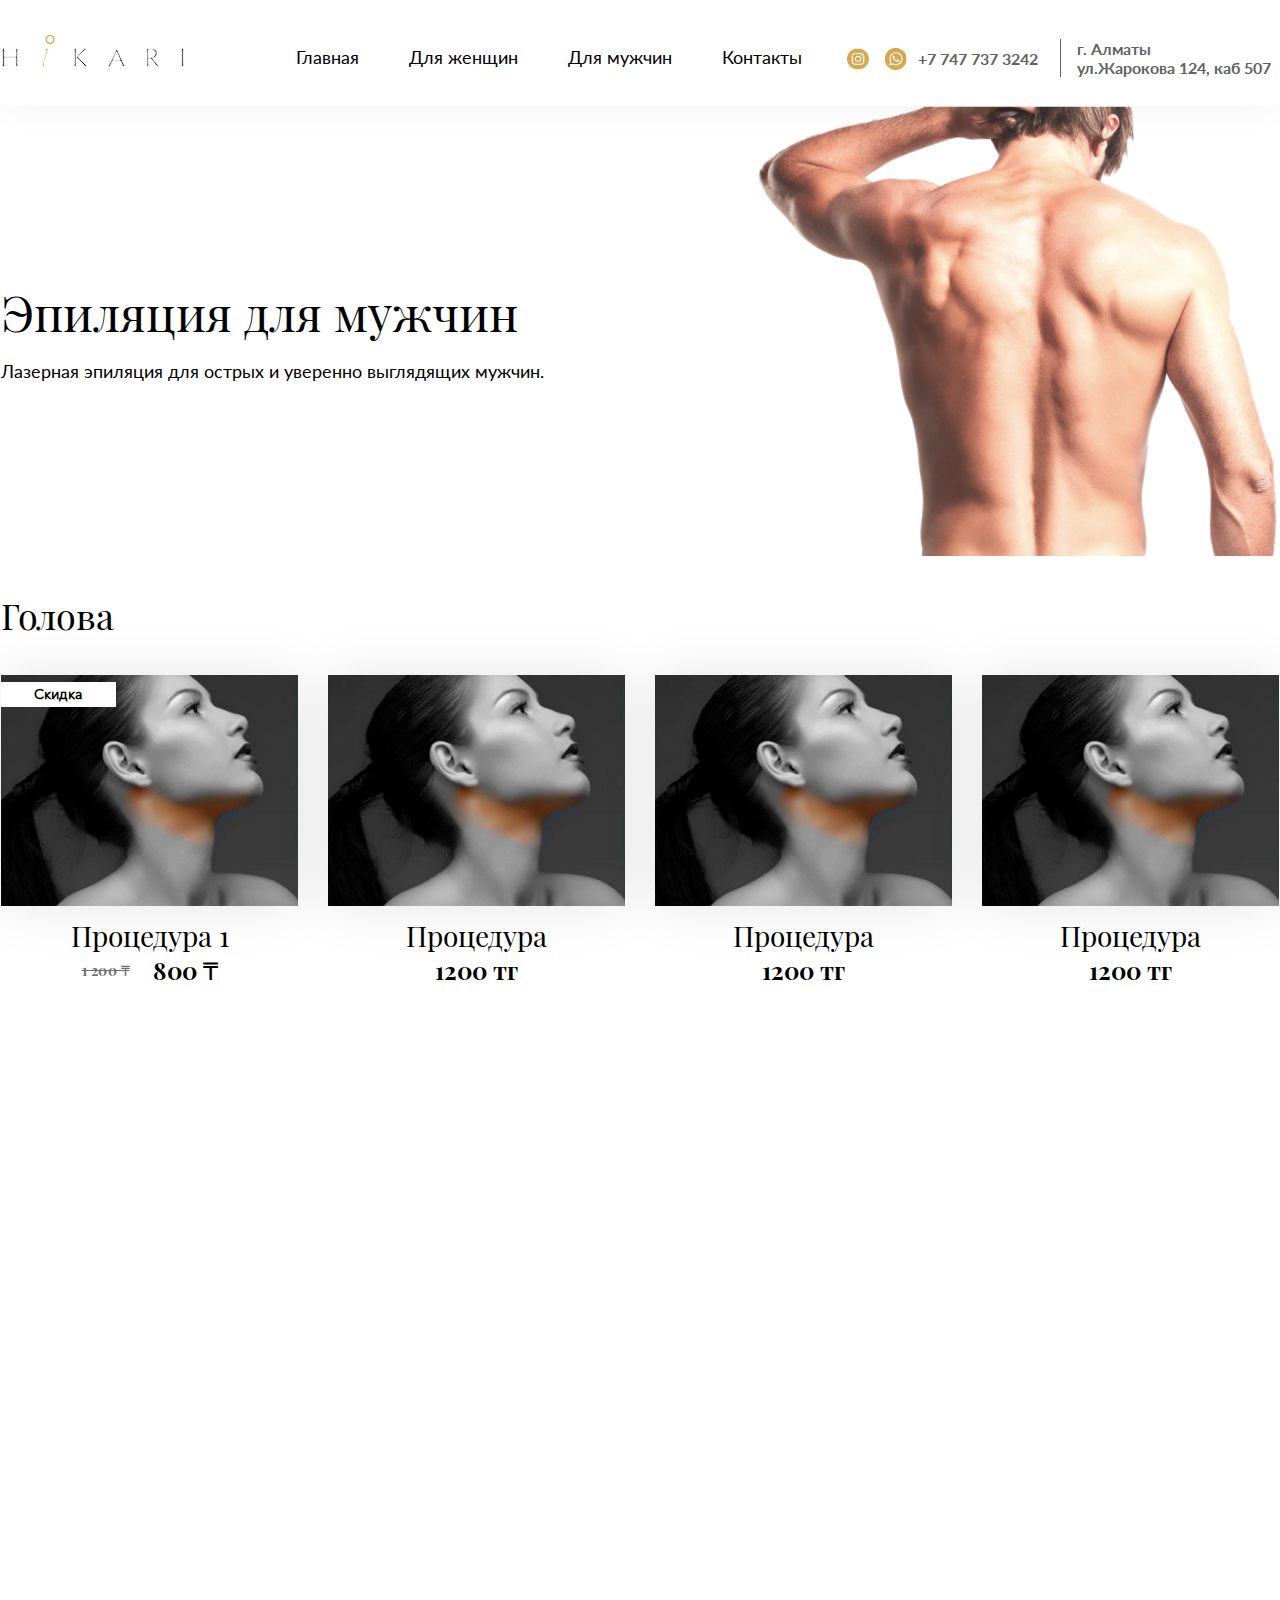
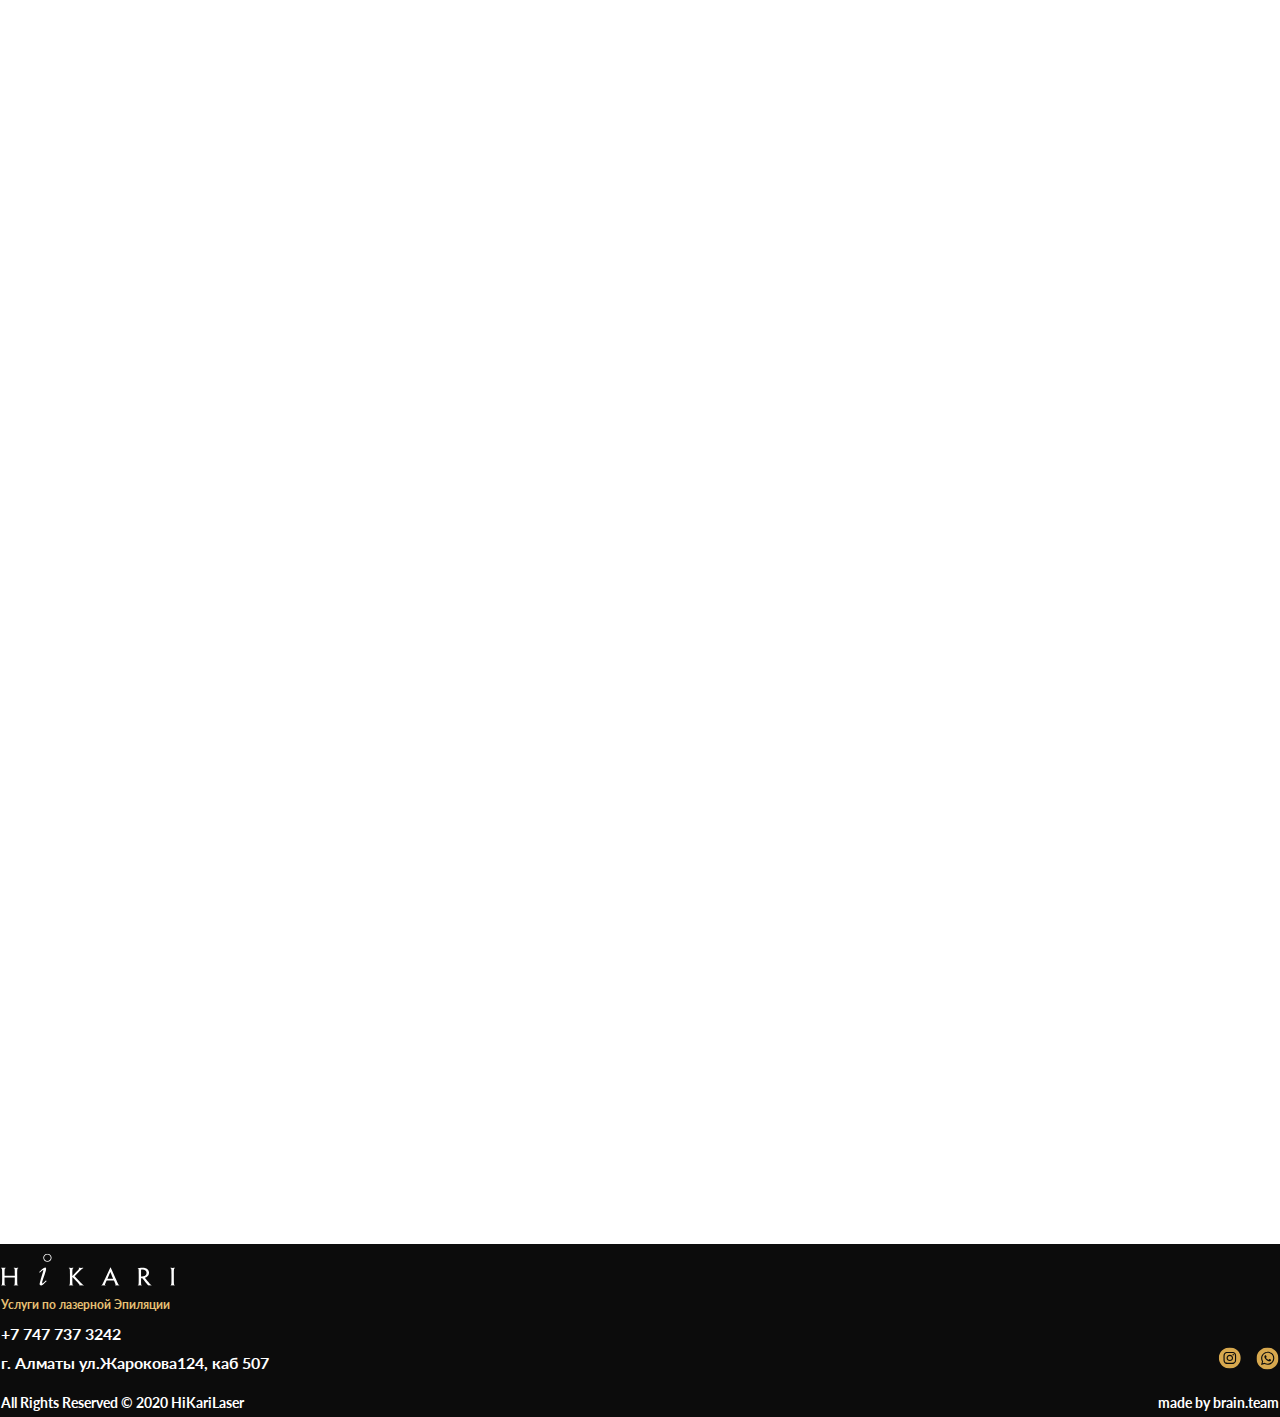
==== commit c17b1db7: "gg verstka?" ====
--- a/men.html
+++ b/men.html
@@ -7,6 +7,7 @@
     <meta http-equiv="X-UA-Compatible" content="ie=edge">
     <link rel="stylesheet" href="css/bootstrap.min.css">
     <link rel="stylesheet" href="css/owl.carousel.min.css">
+    <link rel="stylesheet" href="css/animate.css">
     <link rel="stylesheet" href="css/style.css">
     <title>Hikari</title>
 </head>
@@ -26,7 +27,7 @@
                     <li><a href="index.html">Главная</a></li>
                     <li><a href="women.html">Для женщин</a></li>
                     <li><a href="men.html">Для мужчин</a></li>
-                    <li><a href="#">Контакты</a></li>
+                    <li><a href="index.html#contact">Контакты</a></li>
                 </ul>
             </nav>
             <div class="social-header">
@@ -46,17 +47,17 @@
 <section class="description-category-sex">
     <div class="container">
         <div class="row row-sex-info">
-            <div class="sex-info">
+            <div class="sex-info wow fadeInRight" data-wow-duration="1s" data-wow-delay="0.0s">
                 <span class="sex-title">Эпиляция для мужчин</span>
                 <p class="sex-text">Лазерная эпиляция для острых и уверенно выглядящих мужчин.</p>
             </div>
-            <img class="sex-img" src="images/category-sex-men.png" alt="">
+            <img class="sex-img wow fadeIn" data-wow-duration="1s" data-wow-delay="0.3s" src="images/category-sex-men.png" alt="">
         </div>
     </div>
 </section>
 <section class="sex-sub-categories">
     <div class="container container-sub-categories">
-        <div class="row row-sub-category">
+        <div class="row row-sub-category wow fadeInUp" data-wow-duration="1s" data-wow-delay="0.0s">
             <div class="title-sub-category">
                 Голова
             </div>
@@ -150,7 +151,7 @@
             </div>
 
         </div>
-        <div class="row row-sub-category">
+        <div class="row row-sub-category wow fadeInUp" data-wow-duration="1s" data-wow-delay="0.0s">
             <div class="title-sub-category">
                 Руки
             </div>
@@ -244,7 +245,7 @@
             </div>
 
         </div>
-        <div class="row row-sub-category">
+        <div class="row row-sub-category wow fadeInUp" data-wow-duration="1s" data-wow-delay="0.0s">
             <div class="title-sub-category">
                 Туловище
             </div>
@@ -338,7 +339,7 @@
             </div>
 
         </div>
-        <div class="row row-sub-category">
+        <div class="row row-sub-category wow fadeInUp" data-wow-duration="1s" data-wow-delay="0.0s">
             <div class="title-sub-category">
                 Зона бикини
             </div>
@@ -432,7 +433,7 @@
             </div>
 
         </div>
-        <div class="row row-sub-category">
+        <div class="row row-sub-category wow fadeInUp" data-wow-duration="1s" data-wow-delay="0.0s">
             <div class="title-sub-category">
                 Ноги
             </div>
@@ -566,7 +567,7 @@
         <input class="input-field input-field-2" type="tel" name="phone" placeholder = "Телефон*" required >
 
         <div class="new-select-style">
-            <select onfocus="this.size=4;"  onblur="this.size=1"  name="procedure" required class="select-procedure">
+            <select onfocus="this.size=4;"  onblur="this.size=1" onchange='this.blur();'  name="procedure" required class="select-procedure">
                 <option value disabled selected hidden>Выбрать процедуру</option>
                 <option>Процедура</option>
                 <option>Процедура 1</option>
@@ -603,10 +604,10 @@
 <div class="overlay-mobile-menu">
     <nav class="mobile-nav">
         <ul>
-            <li><a href="#">Главная</a></li>
-            <li><a href="#">Для мужчин</a></li>
-            <li><a href="#">Для женщин</a></li>
-            <li><a href=#>Контакты</a></li>
+            <li><a href="index.html">Главная</a></li>
+            <li><a href="men.html">Для мужчин</a></li>
+            <li><a href="women.html">Для женщин</a></li>
+            <li><a href="index.html#contact">Контакты</a></li>
         </ul>
     </nav>
     <div class="social-mobile">
@@ -624,6 +625,7 @@
 <script src="js/jquery-3.4.1.min.js"></script>
 <script src="js/owl.carousel.min.js"></script>
 <script src="js/bootstrap.min.js"></script>
+<script src="js/wow.min.js"></script>
 <script src="js/script.js"></script>
 </body>
 </html>--- a/css/style.css
+++ b/css/style.css
@@ -22,6 +22,11 @@
 @font-face {
     font-family: Avenir Next Cyr; /* Имя шрифта */
     src: url(../fonts/AvenirNextCyr-Regular.ttf); /* Путь к файлу со шрифтом */
+}
+
+a:hover{
+    color: inherit;
+    text-decoration: none;
 }
 
 .default-text-procedure{
@@ -1063,6 +1068,7 @@
     justify-content: center;
     background: rgba(0, 0, 0, 0.4);
     display: none;
+    z-index: 2;
 }
 
 .record-request, .notification-success{
@@ -1129,6 +1135,11 @@
     width: 100%;
 }
 
+select, input{
+    outline: none;
+}
+
+
 .new-select-style  .select-procedure{
     width: 100%;
     min-height: 79px;
@@ -1147,8 +1158,26 @@
     color: #292929;
 }
 
+.new-select-style select{
+    background: #ffffff;
+}
+
 .select-procedure option{
     font-size: 20px;
+    padding-top: 4px;
+    padding-bottom: 4px;
+    background: none;
+    font-family: Lato, serif;
+    transition: 0.1s;
+}
+
+.select-procedure option:hover {
+    box-shadow: 0 0 10px 100px #3CD19A inset;
+    color: #ffffff;
+}
+
+.select-procedure option:checked {
+    background: #000000 linear-gradient(#000000, #000000);
 }
 
 .new-select-style{
@@ -1838,6 +1867,11 @@
 
     .new-arrow-zone{
         width: 30px;
+        border-radius: 0 3px 3px 0;
+        -moz-border-radius: 0 3px 3px 0;
+        -webkit-border-radius: 0 3px 3px 0;
+        padding-left: 10px;
+        padding-right: 10px;
     }
 
     .wee-call-back{
@@ -1872,5 +1906,9 @@
     .owl-carousel .owl-item img.background-slider{
         display: none;
     }
-}
-
+
+    .myth-video{
+        height: 179px;
+    }
+}
+
